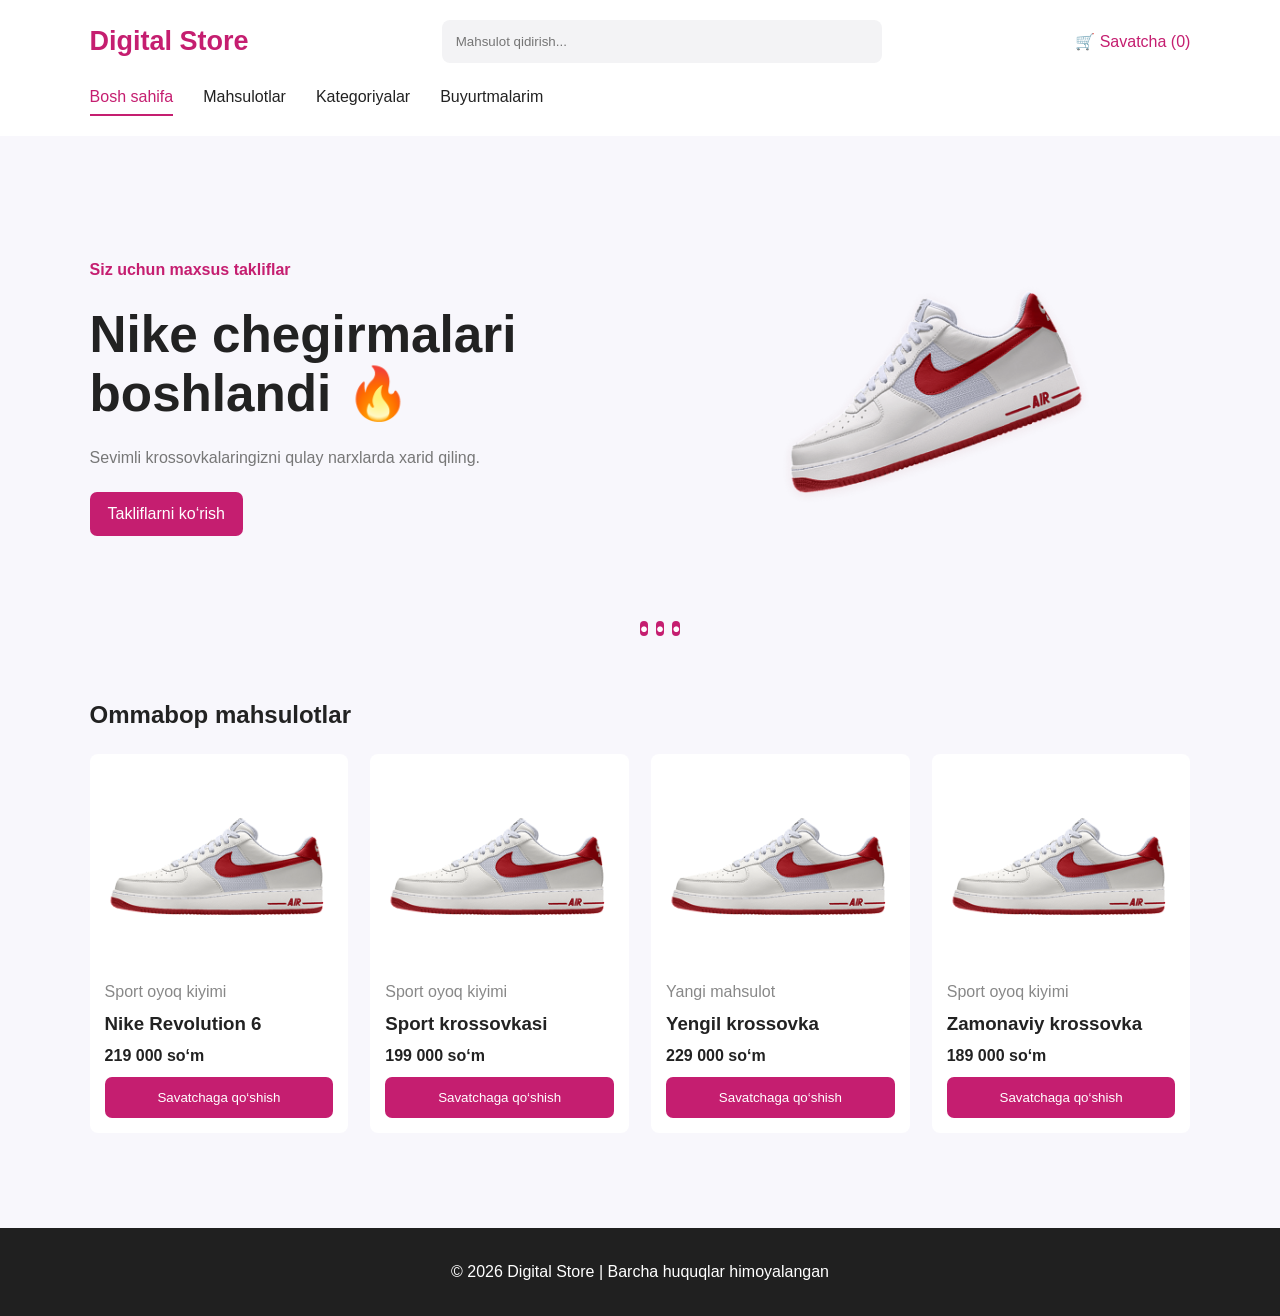
==== index.html @ 8306fe8e "namoyish" ====
<!DOCTYPE html>
<html lang="uz">
<head>
    <meta charset="UTF-8">
    <meta name="viewport" content="width=device-width, initial-scale=1.0">
    <title>Digital Store</title>
    <link rel="stylesheet" href="./style.css">
</head>
<body>

<header>
    <div class="navbar">
        <a class="logo" href="./index.html"> Digital Store</a>

        <input type="text" id="search" placeholder="Mahsulot qidirish...">

        <a href="./cart.html" class="cart">🛒 Savatcha (<span id="count">0</span>)</a>
    </div>

    <nav>
        <a class="active" href="./index.html">Bosh sahifa</a>
        <a href="./catgory.html">Mahsulotlar</a>
        <a href="./catgory.html">Kategoriyalar</a>
        <a href="./cart.html">Buyurtmalarim</a>
    </nav>
</header>

<section class="hero">
    <div class="hero-text">
        <p class="pink">Siz uchun maxsus takliflar</p>
        <h1 id="banner-title">Nike chegirmalari boshlandi 🔥</h1>
        <p>Sevimli krossovkalaringizni qulay narxlarda xarid qiling.</p>
        <a class="btn" href="./catgory.html">Takliflarni ko‘rish</a>
    </div>

    <div class="hero-image">
        <img id="banner-img" src="./White-Sneakers-PNG-Clipart 1.png"
             alt="Sport krossovkasi">
    </div>
    <div class="dots">
        <button onclick="slide(0)">●</button>
        <button onclick="slide(1)">●</button>
        <button onclick="slide(2)">●</button>
    </div>
</section>

<section class="products">
    <h2>Ommabop mahsulotlar</h2>

    <div class="product-grid">
        <div class="product">
            <img src="./White-Sneakers-PNG-Clipart 2.png" alt="Oq-qizil krossovka">
            <p>Sport oyoq kiyimi</p>
            <h3>Nike Revolution 6</h3>
            <strong>219 000 so‘m</strong>
            <button onclick="addCart('Nike Revolution 6',219000,'assets/nike-qizil-yon.jpg')">
                Savatchaga qo‘shish
            </button>
        </div>

        <div class="product">
            <img src="./White-Sneakers-PNG-Clipart 2.png" alt="Sport krossovkasi">
            <p>Sport oyoq kiyimi</p>
            <h3>Sport krossovkasi</h3>
            <strong>199 000 so‘m</strong>
            <button onclick="addCart('Sport krossovkasi',199000,'assets/sport-krossovka.jpg')">
                Savatchaga qo‘shish
            </button>
        </div>

        <div class="product">
            <img src="./White-Sneakers-PNG-Clipart 2.png" alt="Yengil krossovka">
            <p>Yangi mahsulot</p>
            <h3>Yengil krossovka</h3>
            <strong>229 000 so‘m</strong>
            <button onclick="addCart('Yengil krossovka',229000,'assets/nike-qizil-yon.jpg')">
                Savatchaga qo‘shish
            </button>
        </div>

        <div class="product">
            <img src="./White-Sneakers-PNG-Clipart 2.png" alt="Zamonaviy oyoq kiyim">
            <p>Sport oyoq kiyimi</p>
            <h3>Zamonaviy krossovka</h3>
            <strong>189 000 so‘m</strong>
            <button onclick="addCart('Zamonaviy krossovka',189000,'assets/sport-krossovka.jpg')">
                Savatchaga qo‘shish
            </button>
        </div>
    </div>
</section>

<footer>© 2026 Digital Store | Barcha huquqlar himoyalangan</footer>

<script src="./script.js"></script>
</body>
</html>
---- style.css ----
* {
    margin: 0;
    padding: 0;
    box-sizing: border-box;
}

body {
    font-family: Arial, sans-serif;
    background: #f8f7fc;
    color: #222;
}

a {
    text-decoration: none;
    color: inherit;
}

header {
    background: white;
    padding: 20px 7%;
}

.navbar {
    display: flex;
    align-items: center;
    justify-content: space-between;
    gap: 20px;
}

.logo {
    color: #c51e70;
    font-size: 27px;
    font-weight: bold;
}

.navbar input {
    width: 40%;
    padding: 14px;
    border: none;
    background: #f3f3f5;
    border-radius: 8px;
}

.cart {
    color: #c51e70;
}

nav {
    display: flex;
    gap: 30px;
    margin-top: 25px;
}

nav a {
    padding-bottom: 8px;
}

nav a.active {
    color: #c51e70;
    border-bottom: 2px solid #c51e70;
}

.hero {
    min-height: 520px;
    padding: 60px 7%;
    display: grid;
    grid-template-columns: 1fr 1fr;
    align-items: center;
    gap: 30px;
    position: relative;
}

.hero-text h1 {
    font-size: clamp(35px, 4vw, 58px);
    margin: 20px 0;
}

.hero-text p {
    line-height: 1.8;
    color: #777;
    margin-bottom: 20px;
}

.hero-text .pink {
    color: #c51e70;
    font-weight: bold;
}

.hero-image img {
    width: 100%;
    height: 350px;
    object-fit: contain;
    mix-blend-mode: multiply;
    animation: float 4s ease-in-out infinite;
}

@keyframes float {
    0%, 100% { transform: translateY(0); }
    50% { transform: translateY(-12px); }
}

.btn, button {
    background: #c51e70;
    color: white;
    border: none;
    padding: 13px 18px;
    border-radius: 7px;
    cursor: pointer;
}

.btn {
    display: inline-block;
}

.dots {
    position: absolute;
    bottom: 20px;
    left: 50%;
    display: flex;
    gap: 8px;
}

.dots button {
    padding: 0;
    background: #c51e70;
}

.products {
    padding: 45px 7%;
}

.products h1,
.products h2 {
    margin-bottom: 25px;
}

.product-grid {
    display: grid;
    grid-template-columns: repeat(4, 1fr);
    gap: 22px;
}

.product {
    background: white;
    padding: 15px;
    border-radius: 8px;
}

.product img {
    width: 100%;
    height: 200px;
    object-fit: contain;
    mix-blend-mode: multiply;
}

.product p {
    color: #888;
    margin: 10px 0;
}

.product h3 {
    margin: 12px 0;
}

.product strong {
    display: block;
    margin: 12px 0;
    color: #222;
}

.product button {
    width: 100%;
}

footer {
    background: #202020;
    color: white;
    padding: 35px;
    text-align: center;
    margin-top: 50px;
}

@media (max-width: 800px) {
    header {
        padding: 18px 5%;
    }

    .navbar {
        flex-wrap: wrap;
    }

    .navbar input {
        width: 100%;
        order: 3;
    }

    nav {
        gap: 16px;
        overflow-x: auto;
        white-space: nowrap;
    }

    .hero {
        grid-template-columns: 1fr;
        padding: 40px 5%;
    }

    .hero-image img {
        height: 250px;
    }

    .product-grid {
        grid-template-columns: repeat(2, minmax(0, 1fr));
        gap: 12px;
    }

    .products {
        padding: 35px 5%;
    }

    .product img {
        height: 150px;
    }
}

@media (max-width: 380px) {
    .product-grid {
        grid-template-columns: 1fr;
    }
}
.cart-page {
    max-width: 1200px;
    margin: 40px auto;
    padding: 20px;
}

.cart-page h1 {
    margin-top: 25px;
}

.cart-layout {
    display: grid;
    grid-template-columns: 2fr 1fr;
    gap: 25px;
    margin-top: 25px;
}

.cart-box,
.summary {
    background: white;
    padding: 24px;
    border-radius: 10px;
}

.cart-box h2,
.summary h2 {
    margin-bottom: 20px;
}

.cart-item {
    display: grid;
    grid-template-columns: minmax(0, 1fr) auto auto;
    align-items: center;
    gap: 15px;
    padding: 20px 0;
    border-bottom: 1px solid #eee;
}

.item-info {
    display: flex;
    align-items: center;
    gap: 12px;
}

.item-info img {
    width: 85px;
    height: 75px;
    object-fit: contain;
    background: #f5f3ff;
    border-radius: 6px;
}

.item-info h3 {
    font-size: 14px;
}

.quantity {
    display: flex;
    align-items: center;
    gap: 8px;
}

.quantity button {
    padding: 7px 11px;
}

.remove {
    display: block;
    margin-top: 8px;
    padding: 0;
    color: #c51e70;
    background: transparent;
}

.summary-row {
    display: flex;
    justify-content: space-between;
    gap: 12px;
    margin: 18px 0;
}

.summary hr {
    border: 0;
    border-top: 1px solid #eee;
}

.total {
    font-size: 18px;
    font-weight: bold;
}

.total strong {
    color: #c51e70;
}

.checkout {
    width: 100%;
    margin-top: 15px;
}

.continue {
    display: block;
    margin-top: 20px;
    text-align: center;
    color: #c51e70;
}

.empty {
    padding: 30px 0;
    color: #777;
}

@media (max-width: 750px) {
    .cart-layout {
        grid-template-columns: 1fr;
    }

    .cart-page {
        padding: 15px;
    }

    .cart-box {
        overflow-x: auto;
    }

    .cart-item {
        grid-template-columns: minmax(150px, 1fr) auto;
    }

    .cart-item > strong {
        grid-column: 1 / -1;
    }
}
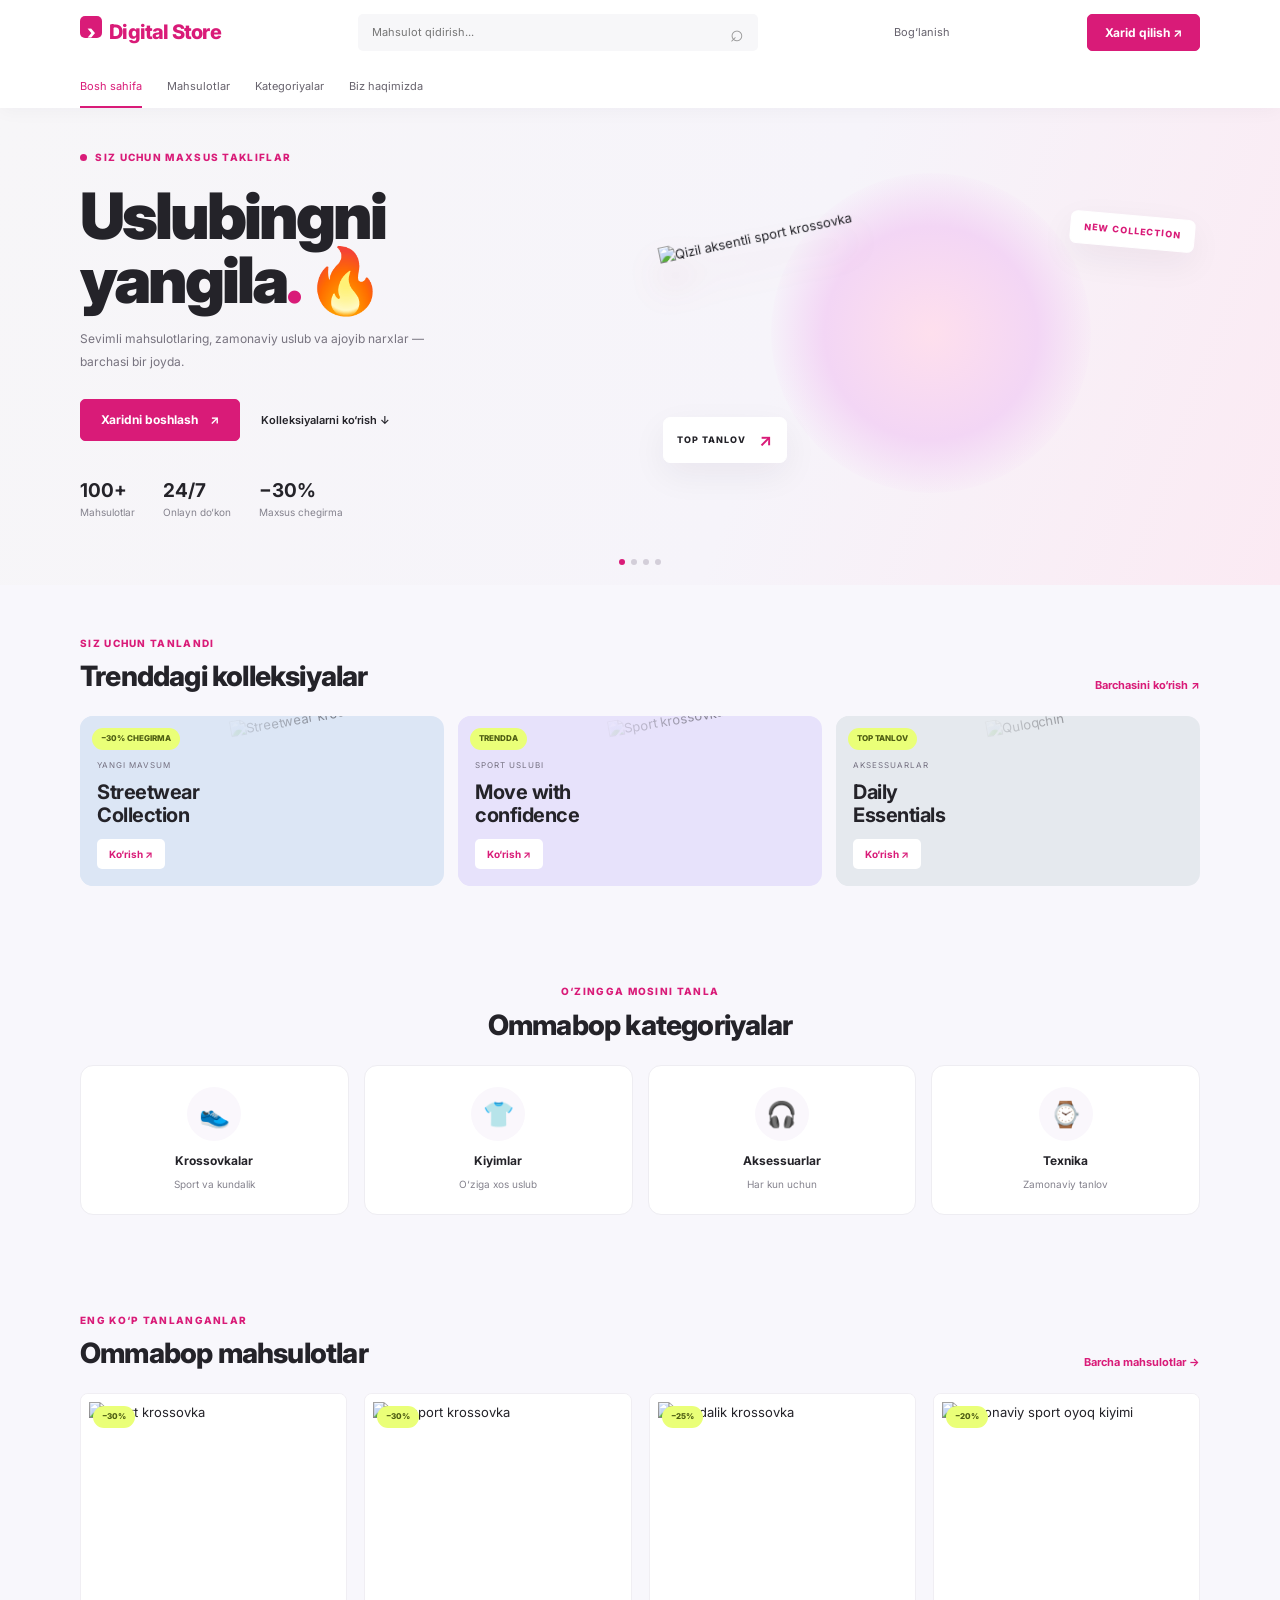
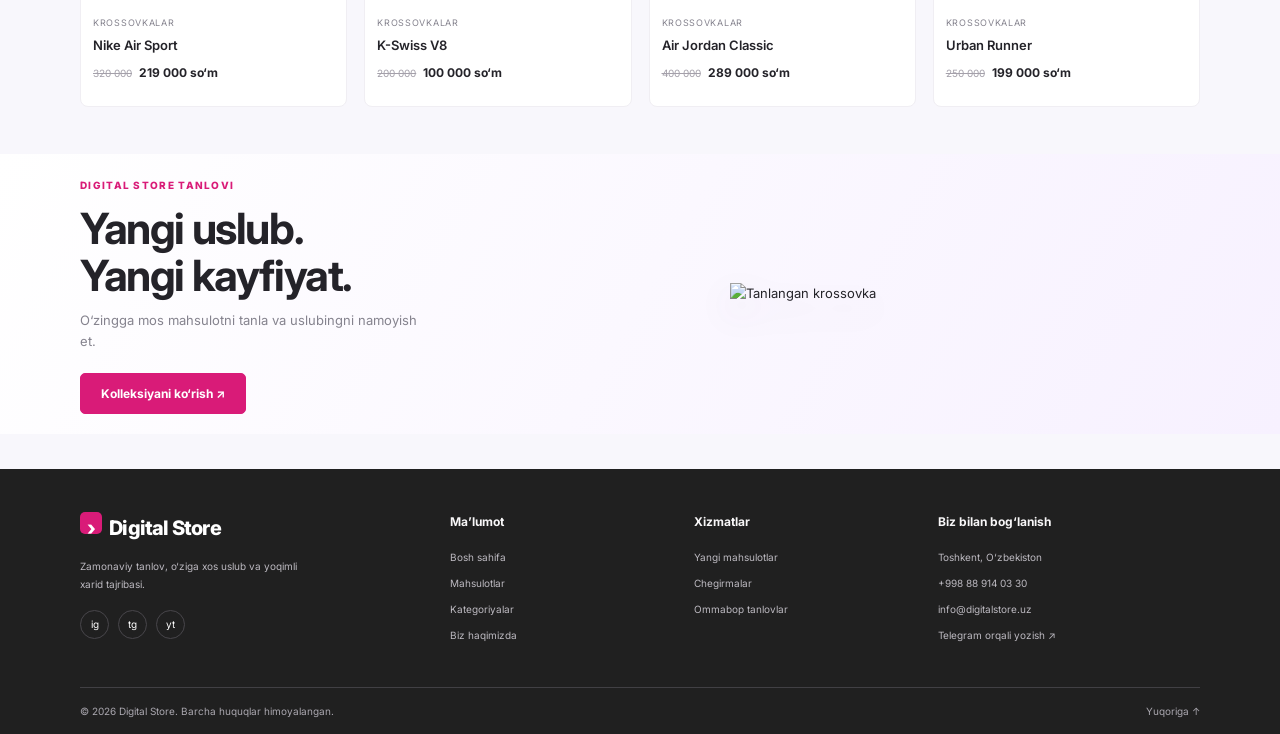
==== commit 5f098d32: "taqdimot" ====
--- a/index.html
+++ b/index.html
@@ -1,97 +1,143 @@
+
 <!DOCTYPE html>
 <html lang="uz">
 <head>
-    <meta charset="UTF-8">
-    <meta name="viewport" content="width=device-width, initial-scale=1.0">
-    <title>Digital Store</title>
-    <link rel="stylesheet" href="./style.css">
+  <meta charset="UTF-8">
+  <meta name="viewport" content="width=device-width, initial-scale=1.0">
+  <title>Digital Store — Zamonaviy xaridlar</title>
+  <link rel="stylesheet" href="./style.css">
 </head>
 <body>
 
-<header>
-    <div class="navbar">
-        <a class="logo" href="./index.html"> Digital Store</a>
+<header class="header">
+  <div class="topbar container">
+    <a href="./index.html" class="logo"><span>›</span> Digital Store</a>
 
-        <input type="text" id="search" placeholder="Mahsulot qidirish...">
+    <form class="search" action="./products.html" method="get">
+      <input type="search" name="q" placeholder="Mahsulot qidirish...">
+      <button aria-label="Qidirish">⌕</button>
+    </form>
 
-        <a href="./cart.html" class="cart">🛒 Savatcha (<span id="count">0</span>)</a>
+    <a class="register" href="#contact">Bog‘lanish</a>
+    <a href="./products.html" class="login">Xarid qilish ↗</a>
+  </div>
+
+  <nav class="nav container">
+    <a class="active" href="./index.html">Bosh sahifa</a>
+    <a href="./products.html">Mahsulotlar</a>
+    <a href="./products.html">Kategoriyalar</a>
+    <a href="./index.html">Biz haqimizda</a>
+  </nav>
+</header>
+
+<main>
+  <section class="hero">
+    <div class="container hero-inner">
+      <div class="hero-copy">
+        <span class="eyebrow"><i></i> SIZ UCHUN MAXSUS TAKLIFLAR</span>
+        <h1>Uslubingni<br>yangila<span class="pink">.</span> 🔥</h1>
+        <p>Sevimli mahsulotlaring, zamonaviy uslub va ajoyib narxlar — barchasi bir joyda.</p>
+        <div class="hero-buttons">
+          <a href="./products.html" class="btn">Xaridni boshlash <span>↗</span></a>
+          <a href="#collections" class="text-link">Kolleksiyalarni ko‘rish ↓</a>
+        </div>
+        <div class="hero-stats">
+          <div><strong>100+</strong><small>Mahsulotlar</small></div>
+          <div><strong>24/7</strong><small>Onlayn do‘kon</small></div>
+          <div><strong>−30%</strong><small>Maxsus chegirma</small></div>
+        </div>
+      </div>
+
+      <a class="hero-art" href="./product.html" aria-label="Nike krossovkasini ko‘rish">
+        <div class="hero-circle"></div>
+        <span class="floating-label">NEW COLLECTION</span>
+        <img src="https://images.unsplash.com/photo-1542291026-7eec264c27ff?auto=format&fit=crop&w=1000&q=90" alt="Qizil aksentli sport krossovka">
+        <span class="hero-price">TOP TANLOV <b>↗</b></span>
+      </a>
+    </div>
+    <div class="hero-dots"><i></i><i></i><i></i><i></i></div>
+  </section>
+
+  <section class="section container" id="collections">
+    <div class="section-heading">
+      <div><span class="eyebrow">SIZ UCHUN TANLANDI</span><h2>Trenddagi kolleksiyalar</h2></div>
+      <a href="./products.html" class="view-link">Barchasini ko‘rish ↗</a>
     </div>
 
-    <nav>
-        <a class="active" href="./index.html">Bosh sahifa</a>
-        <a href="./catgory.html">Mahsulotlar</a>
-        <a href="./catgory.html">Kategoriyalar</a>
-        <a href="./cart.html">Buyurtmalarim</a>
-    </nav>
-</header>
+    <div class="collection-grid">
+      <a href="./products.html" class="collection collection-one">
+        <span class="sale-pill">−30% CHEGIRMA</span>
+        <div><small>YANGI MAVSUM</small><h3>Streetwear<br>Collection</h3><span class="collection-link">Ko‘rish ↗</span></div>
+        <img src="https://images.unsplash.com/photo-1552346154-21d32810aba3?auto=format&fit=crop&w=600&q=85" alt="Streetwear krossovka">
+      </a>
+      <a href="./products.html" class="collection collection-two">
+        <span class="sale-pill">TRENDDA</span>
+        <div><small>SPORT USLUBI</small><h3>Move with<br>confidence</h3><span class="collection-link">Ko‘rish ↗</span></div>
+        <img src="https://images.unsplash.com/photo-1600185365483-26d7a4cc7519?auto=format&fit=crop&w=600&q=85" alt="Sport krossovka">
+      </a>
+      <a href="./products.html" class="collection collection-three">
+        <span class="sale-pill">TOP TANLOV</span>
+        <div><small>AKSESSUARLAR</small><h3>Daily<br>Essentials</h3><span class="collection-link">Ko‘rish ↗</span></div>
+        <img src="https://images.unsplash.com/photo-1505740420928-5e560c06d30e?auto=format&fit=crop&w=600&q=85" alt="Quloqchin">
+      </a>
+    </div>
+  </section>
 
-<section class="hero">
-    <div class="hero-text">
-        <p class="pink">Siz uchun maxsus takliflar</p>
-        <h1 id="banner-title">Nike chegirmalari boshlandi 🔥</h1>
-        <p>Sevimli krossovkalaringizni qulay narxlarda xarid qiling.</p>
-        <a class="btn" href="./catgory.html">Takliflarni ko‘rish</a>
+  <section class="section container" id="categories">
+    <div class="section-heading centered">
+      <div><span class="eyebrow">O‘ZINGGA MOSINI TANLA</span><h2>Ommabop kategoriyalar</h2></div>
+    </div>
+    <div class="category-grid">
+      <a href="./products.html" class="category-card"><span>👟</span><b>Krossovkalar</b><small>Sport va kundalik</small></a>
+      <a href="./products.html" class="category-card"><span>👕</span><b>Kiyimlar</b><small>O‘ziga xos uslub</small></a>
+      <a href="./products.html" class="category-card"><span>🎧</span><b>Aksessuarlar</b><small>Har kun uchun</small></a>
+      <a href="./products.html" class="category-card"><span>⌚</span><b>Texnika</b><small>Zamonaviy tanlov</small></a>
+    </div>
+  </section>
+
+  <section class="section container">
+    <div class="section-heading">
+      <div><span class="eyebrow">ENG KO‘P TANLANGANLAR</span><h2>Ommabop mahsulotlar</h2></div>
+      <a href="./products.html" class="view-link">Barcha mahsulotlar →</a>
     </div>
 
-    <div class="hero-image">
-        <img id="banner-img" src="./White-Sneakers-PNG-Clipart 1.png"
-             alt="Sport krossovkasi">
+    <div class="product-grid">
+      <a href="./product.html" class="product-card">
+        <div class="product-image"><span class="discount">−30%</span><span class="heart">♡</span><img src="https://images.unsplash.com/photo-1542291026-7eec264c27ff?auto=format&fit=crop&w=650&q=85" alt="Sport krossovka"></div>
+        <div class="product-info"><small>KROSSOVKALAR</small><h3>Nike Air Sport</h3><div class="price"><del>320 000</del><b>219 000 so‘m</b></div><span class="quick-link">Mahsulotni ko‘rish ↗</span></div>
+      </a>
+      <a href="./product.html" class="product-card">
+        <div class="product-image"><span class="discount">−30%</span><span class="heart">♡</span><img src="https://images.unsplash.com/photo-1600185365483-26d7a4cc7519?auto=format&fit=crop&w=650&q=85" alt="Oq sport krossovka"></div>
+        <div class="product-info"><small>KROSSOVKALAR</small><h3>K-Swiss V8</h3><div class="price"><del>200 000</del><b>100 000 so‘m</b></div><span class="quick-link">Mahsulotni ko‘rish ↗</span></div>
+      </a>
+      <a href="./product.html" class="product-card">
+        <div class="product-image"><span class="discount">−25%</span><span class="heart">♡</span><img src="https://images.unsplash.com/photo-1552346154-21d32810aba3?auto=format&fit=crop&w=650&q=85" alt="Kundalik krossovka"></div>
+        <div class="product-info"><small>KROSSOVKALAR</small><h3>Air Jordan Classic</h3><div class="price"><del>400 000</del><b>289 000 so‘m</b></div><span class="quick-link">Mahsulotni ko‘rish ↗</span></div>
+      </a>
+      <a href="./product.html" class="product-card">
+        <div class="product-image"><span class="discount">−20%</span><span class="heart">♡</span><img src="https://images.unsplash.com/photo-1608231387042-66d1773070a5?auto=format&fit=crop&w=650&q=85" alt="Zamonaviy sport oyoq kiyimi"></div>
+        <div class="product-info"><small>KROSSOVKALAR</small><h3>Urban Runner</h3><div class="price"><del>250 000</del><b>199 000 so‘m</b></div><span class="quick-link">Mahsulotni ko‘rish ↗</span></div>
+      </a>
     </div>
-    <div class="dots">
-        <button onclick="slide(0)">●</button>
-        <button onclick="slide(1)">●</button>
-        <button onclick="slide(2)">●</button>
+  </section>
+
+  <section class="wide-promo">
+    <div class="container wide-promo-inner">
+      <div><span class="eyebrow">DIGITAL STORE TANLOVI</span><h2>Yangi uslub.<br>Yangi kayfiyat.</h2><p>O‘zingga mos mahsulotni tanla va uslubingni namoyish et.</p><a href="products.html" class="btn">Kolleksiyani ko‘rish ↗</a></div>
+      <img src="https://images.unsplash.com/photo-1552346154-21d32810aba3?auto=format&fit=crop&w=900&q=90" alt="Tanlangan krossovka">
     </div>
-</section>
+  </section>
+</main>
 
-<section class="products">
-    <h2>Ommabop mahsulotlar</h2>
+<footer class="footer" id="contact">
+  <div class="container footer-grid">
+    <div class="footer-brand"><a href="./index.html" class="logo footer-logo"><span>›</span> Digital Store</a><p>Zamonaviy tanlov, o‘ziga xos uslub va yoqimli xarid tajribasi.</p><div class="socials"><a href="https://instagram.com/">ig</a><a href="https://t.me/@Afruzm777">tg</a><a href="https://youtube.com/">yt</a></div></div>
+    <div><h4>Ma’lumot</h4><a href="./index.html">Bosh sahifa</a><a href="./products.html">Mahsulotlar</a><a href="#categories">Kategoriyalar</a><a href="#contact">Biz haqimizda</a></div>
+    <div><h4>Xizmatlar</h4><a href="./products.html">Yangi mahsulotlar</a><a href="./products.html">Chegirmalar</a><a href="./products.html">Ommabop tanlovlar</a></div>
+    <div><h4>Biz bilan bog‘lanish</h4><p>Toshkent, O‘zbekiston</p><a href="tel:+998889140330">+998 88 914 03 30</a><a href="mailto:rashitovafruz@gmail.com">info@digitalstore.uz</a><a href="https://t.me/@Afruzm777">Telegram orqali yozish ↗</a></div>
+  </div>
+  <div class="container footer-bottom"><span>© 2026 Digital Store. Barcha huquqlar himoyalangan.</span><a href="#top">Yuqoriga ↑</a></div>
+</footer>
 
-    <div class="product-grid">
-        <div class="product">
-            <img src="./White-Sneakers-PNG-Clipart 2.png" alt="Oq-qizil krossovka">
-            <p>Sport oyoq kiyimi</p>
-            <h3>Nike Revolution 6</h3>
-            <strong>219 000 so‘m</strong>
-            <button onclick="addCart('Nike Revolution 6',219000,'assets/nike-qizil-yon.jpg')">
-                Savatchaga qo‘shish
-            </button>
-        </div>
-
-        <div class="product">
-            <img src="./White-Sneakers-PNG-Clipart 2.png" alt="Sport krossovkasi">
-            <p>Sport oyoq kiyimi</p>
-            <h3>Sport krossovkasi</h3>
-            <strong>199 000 so‘m</strong>
-            <button onclick="addCart('Sport krossovkasi',199000,'assets/sport-krossovka.jpg')">
-                Savatchaga qo‘shish
-            </button>
-        </div>
-
-        <div class="product">
-            <img src="./White-Sneakers-PNG-Clipart 2.png" alt="Yengil krossovka">
-            <p>Yangi mahsulot</p>
-            <h3>Yengil krossovka</h3>
-            <strong>229 000 so‘m</strong>
-            <button onclick="addCart('Yengil krossovka',229000,'assets/nike-qizil-yon.jpg')">
-                Savatchaga qo‘shish
-            </button>
-        </div>
-
-        <div class="product">
-            <img src="./White-Sneakers-PNG-Clipart 2.png" alt="Zamonaviy oyoq kiyim">
-            <p>Sport oyoq kiyimi</p>
-            <h3>Zamonaviy krossovka</h3>
-            <strong>189 000 so‘m</strong>
-            <button onclick="addCart('Zamonaviy krossovka',189000,'assets/sport-krossovka.jpg')">
-                Savatchaga qo‘shish
-            </button>
-        </div>
-    </div>
-</section>
-
-<footer>© 2026 Digital Store | Barcha huquqlar himoyalangan</footer>
-
-<script src="./script.js"></script>
 </body>
-</html>+</html>
--- a/style.css
+++ b/style.css
@@ -1,363 +1,1703 @@
+
+@import url('https://fonts.googleapis.com/css2?family=Inter:wght@400;500;600;700;800;900&display=swap');
+
+:root {
+  --pink: #d91b78;
+  --pink-light: #ffe5f1;
+  --ink: #242329;
+  --muted: #85838e;
+  --page: #f8f7fc;
+  --line: #eeedf2;
+  --orange: #ffad19;
+  --radius: 13px;
+  --shadow: 0 12px 35px rgba(30, 24, 55, .06);
+}
+
 * {
-    margin: 0;
-    padding: 0;
-    box-sizing: border-box;
+  box-sizing: border-box;
+  margin: 0;
+  padding: 0;
+}
+
+html {
+  scroll-behavior: smooth;
+  scroll-padding-top: 100px;
 }
 
 body {
-    font-family: Arial, sans-serif;
-    background: #f8f7fc;
-    color: #222;
+  font-family: 'Inter', Arial, sans-serif;
+  color: var(--ink);
+  background: var(--page);
+  font-size: 13px;
+  line-height: 1.65;
 }
 
 a {
-    text-decoration: none;
-    color: inherit;
-}
-
-header {
-    background: white;
-    padding: 20px 7%;
-}
-
-.navbar {
-    display: flex;
-    align-items: center;
-    justify-content: space-between;
+  color: inherit;
+  text-decoration: none;
+}
+
+button, input {
+  font: inherit;
+}
+
+img {
+  max-width: 100%;
+}
+
+.container {
+  width: min(1120px, calc(100% - 56px));
+  margin-inline: auto;
+}
+
+.header {
+  position: relative;
+  z-index: 5;
+  background: rgba(255,255,255,.97);
+  box-shadow: 0 3px 18px rgba(35, 25, 55, .035);
+}
+
+.topbar {
+  min-height: 65px;
+  display: flex;
+  align-items: center;
+  justify-content: space-between;
+  gap: 23px;
+}
+
+.logo {
+  color: var(--pink);
+  font-size: 20px;
+  font-weight: 800;
+  letter-spacing: -.8px;
+  white-space: nowrap;
+}
+
+.logo span {
+  display: inline-grid;
+  place-items: center;
+  width: 22px;
+  height: 22px;
+  border-radius: 5px;
+  background: var(--pink);
+  color: white;
+  margin-right: 4px;
+}
+
+.search {
+  height: 37px;
+  max-width: 400px;
+  flex: 1;
+  display: flex;
+  background: #f7f7f9;
+  border: 1px solid transparent;
+  border-radius: 5px;
+  transition: border-color .25s, box-shadow .25s;
+}
+
+.search:focus-within {
+  border-color: #f3a6cb;
+  box-shadow: 0 0 0 4px #d91b7810;
+}
+
+.search input {
+  min-width: 0;
+  flex: 1;
+  padding: 0 13px;
+  border: 0;
+  outline: 0;
+  background: transparent;
+  font-size: 11px;
+}
+
+.search button {
+  width: 40px;
+  border: 0;
+  background: transparent;
+  color: #999;
+  font-size: 23px;
+  cursor: pointer;
+}
+
+.register {
+  color: #65616c;
+  font-size: 11px;
+  white-space: nowrap;
+}
+
+.register:hover {
+  color: var(--pink);
+}
+
+.login, .btn {
+  display: inline-flex;
+  align-items: center;
+  justify-content: center;
+  gap: 12px;
+  border: 1px solid var(--pink);
+  background: var(--pink);
+  color: white;
+  padding: 10px 20px;
+  border-radius: 5px;
+  font-size: 12px;
+  font-weight: 700;
+  transition: background .25s, color .25s, transform .25s, box-shadow .25s;
+}
+
+.login {
+  padding: 8px 17px;
+  white-space: nowrap;
+}
+
+.btn:hover, .login:hover {
+  background: #b90f63;
+  border-color: #b90f63;
+  box-shadow: 0 8px 20px #d91b7830;
+  transform: translateY(-2px);
+}
+
+.nav {
+  display: flex;
+  gap: 25px;
+  min-height: 43px;
+  align-items: center;
+}
+
+.nav a {
+  height: 43px;
+  display: flex;
+  align-items: center;
+  font-size: 11px;
+  color: #67636d;
+  position: relative;
+}
+
+.nav a:hover, .nav a.active {
+  color: var(--pink);
+}
+
+.nav a.active::after {
+  content: "";
+  position: absolute;
+  height: 2px;
+  background: var(--pink);
+  bottom: 0;
+  left: 0;
+  right: 0;
+}
+
+/* BOSH SAHIFA */
+
+.hero {
+  background: linear-gradient(110deg, #f7f6f8 0%, #f6f4fa 60%, #fbeaf3 100%);
+  position: relative;
+  overflow: hidden;
+}
+
+.hero-inner {
+  min-height: 390px;
+  display: grid;
+  grid-template-columns: 1fr 1fr;
+  align-items: center;
+  gap: 45px;
+  padding-block: 38px;
+}
+
+.hero-copy {
+  position: relative;
+  z-index: 2;
+  animation: rise .8s both;
+}
+
+.eyebrow {
+  display: inline-block;
+  color: var(--pink);
+  font-size: 10px;
+  font-weight: 800;
+  letter-spacing: 1.3px;
+}
+
+.eyebrow i, .stock i {
+  display: inline-block;
+  width: 7px;
+  height: 7px;
+  border-radius: 50%;
+  background: var(--pink);
+  margin-right: 5px;
+}
+
+.hero h1 {
+  font-size: clamp(43px, 5vw, 67px);
+  line-height: .99;
+  letter-spacing: -3px;
+  font-weight: 900;
+  margin: 17px 0;
+}
+
+.pink {
+  color: var(--pink);
+}
+
+.hero-copy > p {
+  max-width: 390px;
+  color: #77737f;
+  font-size: 12px;
+  line-height: 1.9;
+}
+
+.hero-buttons {
+  display: flex;
+  align-items: center;
+  flex-wrap: wrap;
+  gap: 21px;
+  margin-top: 25px;
+}
+
+.text-link {
+  font-size: 11px;
+  font-weight: 600;
+}
+
+.text-link:hover, .view-link:hover {
+  color: var(--pink);
+}
+
+.hero-stats {
+  display: flex;
+  gap: 28px;
+  margin-top: 37px;
+}
+
+.hero-stats div {
+  display: flex;
+  flex-direction: column;
+}
+
+.hero-stats strong {
+  font-size: 19px;
+  line-height: 1.4;
+}
+
+.hero-stats small {
+  color: var(--muted);
+  font-size: 10px;
+}
+
+.hero-art {
+  position: relative;
+  display: grid;
+  place-items: center;
+  min-height: 290px;
+  isolation: isolate;
+}
+
+.hero-circle {
+  position: absolute;
+  z-index: -1;
+  width: min(320px, 80%);
+  aspect-ratio: 1;
+  border-radius: 50%;
+  background: radial-gradient(circle, #ffdcebd9 0%, #f3d6f5 47%, #f6f0fc00 73%);
+  animation: pulse 4s ease-in-out infinite;
+}
+
+.hero-art > img {
+  width: 110%;
+  max-width: 500px;
+  height: 280px;
+  object-fit: contain;
+  filter: drop-shadow(0 22px 17px #a92d5130);
+  transform: rotate(-12deg);
+  transition: transform .5s, filter .5s;
+  animation: float 5s ease-in-out infinite;
+}
+
+.hero-art:hover > img {
+  transform: scale(1.09) rotate(-7deg);
+  filter: drop-shadow(0 25px 22px #d91b7855);
+}
+
+.floating-label, .hero-price {
+  position: absolute;
+  padding: 8px 13px;
+  background: white;
+  border: 1px solid #ffffff;
+  border-radius: 7px;
+  box-shadow: var(--shadow);
+  font-size: 9px;
+  font-weight: 800;
+  letter-spacing: 1px;
+}
+
+.floating-label {
+  top: 27px;
+  right: 5px;
+  color: var(--pink);
+  transform: rotate(5deg);
+}
+
+.hero-price {
+  bottom: 15px;
+  left: 0;
+  display: flex;
+  gap: 13px;
+  align-items: center;
+}
+
+.hero-price b {
+  color: var(--pink);
+  font-size: 17px;
+}
+
+.hero-dots {
+  display: flex;
+  justify-content: center;
+  gap: 6px;
+  padding-bottom: 20px;
+}
+
+.hero-dots i {
+  width: 6px;
+  height: 6px;
+  background: #d3ced9;
+  border-radius: 50%;
+}
+
+.hero-dots i:first-child {
+  background: var(--pink);
+}
+
+/* BO'LIMLAR */
+
+.section {
+  padding-block: 47px;
+}
+
+.section-heading {
+  display: flex;
+  justify-content: space-between;
+  align-items: end;
+  gap: 20px;
+  margin-bottom: 22px;
+}
+
+.section-heading h2, .page-heading h1 {
+  font-size: clamp(21px, 2.5vw, 28px);
+  font-weight: 800;
+  letter-spacing: -.8px;
+  line-height: 1.3;
+  margin-top: 5px;
+}
+
+.view-link {
+  color: var(--pink);
+  font-size: 11px;
+  font-weight: 700;
+  white-space: nowrap;
+}
+
+.centered {
+  justify-content: center;
+  text-align: center;
+}
+
+/* KOLLEKSIYALAR */
+
+.collection-grid {
+  display: grid;
+  grid-template-columns: repeat(3, minmax(0, 1fr));
+  gap: 14px;
+}
+
+.collection {
+  position: relative;
+  display: flex;
+  align-items: center;
+  min-height: 155px;
+  overflow: hidden;
+  padding: 17px;
+  border-radius: var(--radius);
+  isolation: isolate;
+  transition: transform .3s, box-shadow .3s;
+}
+
+.collection::after {
+  content: "";
+  position: absolute;
+  inset: 0;
+  z-index: -1;
+  background: linear-gradient(90deg, #dce6f5 0%, #dce6f5e8 42%, #dce6f500 100%);
+}
+
+.collection-one { background: #dce6f5; }
+.collection-two { background: #e7e2fb; }
+.collection-three { background: #e5e9ee; }
+
+.collection-two::after {
+  background: linear-gradient(90deg, #e7e2fb 0%, #e7e2fbe8 42%, #e7e2fb00 100%);
+}
+
+.collection-three::after {
+  background: linear-gradient(90deg, #e5e9ee 0%, #e5e9eee8 42%, #e5e9ee00 100%);
+}
+
+.collection:hover {
+  transform: translateY(-5px);
+  box-shadow: 0 15px 30px #4c3b6918;
+}
+
+.collection > img {
+  position: absolute;
+  right: -18px;
+  bottom: -10px;
+  width: 60%;
+  height: 115%;
+  object-fit: contain;
+  transform: rotate(-10deg);
+  transition: transform .45s, filter .45s;
+  z-index: -1;
+}
+
+.collection:hover > img {
+  transform: scale(1.12) rotate(-16deg);
+  filter: drop-shadow(0 9px 10px #d91b783c);
+}
+
+.sale-pill, .discount {
+  position: absolute;
+  top: 12px;
+  left: 12px;
+  padding: 4px 9px;
+  background: #eaff78;
+  color: #4c5c12;
+  border-radius: 20px;
+  font-size: 8px;
+  font-weight: 800;
+  z-index: 2;
+}
+
+.collection > div {
+  padding-top: 20px;
+  max-width: 65%;
+}
+
+.collection small {
+  font-size: 8px;
+  letter-spacing: 1px;
+  color: #747080;
+}
+
+.collection h3 {
+  font-size: 20px;
+  line-height: 1.15;
+  margin: 6px 0 12px;
+  letter-spacing: -.5px;
+}
+
+.collection-link {
+  display: inline-block;
+  background: white;
+  padding: 7px 12px;
+  border-radius: 5px;
+  color: var(--pink);
+  font-size: 10px;
+  font-weight: 700;
+}
+
+/* KATEGORIYALAR */
+
+.category-grid {
+  display: grid;
+  grid-template-columns: repeat(4, minmax(0, 1fr));
+  gap: 15px;
+}
+
+.category-card {
+  display: flex;
+  flex-direction: column;
+  align-items: center;
+  padding: 21px 10px;
+  gap: 5px;
+  background: white;
+  border: 1px solid var(--line);
+  border-radius: var(--radius);
+  transition: transform .3s, border-color .3s, box-shadow .3s;
+}
+
+.category-card > span {
+  display: grid;
+  place-items: center;
+  width: 54px;
+  height: 54px;
+  border-radius: 50%;
+  background: #faf7fc;
+  font-size: 25px;
+  margin-bottom: 5px;
+}
+
+.category-card b {
+  font-size: 12px;
+}
+
+.category-card small {
+  font-size: 10px;
+  color: var(--muted);
+}
+
+.category-card:hover {
+  transform: translateY(-5px);
+  border-color: #f0a2c8;
+  box-shadow: 0 12px 28px #d91b7810;
+}
+
+.category-card:hover > span {
+  background: var(--pink-light);
+}
+
+/* MAHSULOT KARTALARI */
+
+.product-grid {
+  display: grid;
+  grid-template-columns: repeat(4, minmax(0, 1fr));
+  gap: 17px;
+}
+
+.product-card {
+  min-width: 0;
+  overflow: hidden;
+  display: block;
+  background: white;
+  border: 1px solid #f0eef3;
+  border-radius: 8px;
+  transition: transform .32s, box-shadow .32s, border-color .32s;
+}
+
+.product-card:hover {
+  transform: translateY(-6px);
+  border-color: #f0b1d0;
+  box-shadow: 0 15px 32px #31234412;
+}
+
+.product-image {
+  height: 205px;
+  position: relative;
+  display: grid;
+  place-items: center;
+  overflow: hidden;
+  background: white;
+}
+
+.product-image img {
+  width: 100%;
+  height: 100%;
+  padding: 8px;
+  object-fit: contain;
+  transition: transform .45s cubic-bezier(.2,.7,.2,1), filter .45s;
+}
+
+.product-card:hover .product-image img {
+  transform: scale(1.13) rotate(-4deg);
+  filter: drop-shadow(0 9px 8px #d91b7845);
+}
+
+.product-image .discount {
+  top: 12px;
+  left: 12px;
+}
+
+.heart {
+  position: absolute;
+  z-index: 2;
+  top: 10px;
+  right: 12px;
+  width: 28px;
+  height: 28px;
+  display: grid;
+  place-items: center;
+  border-radius: 50%;
+  background: #fff;
+  color: var(--pink);
+  font-size: 20px;
+  opacity: 0;
+  transform: translateY(5px);
+  transition: opacity .25s, transform .25s;
+}
+
+.product-card:hover .heart {
+  opacity: 1;
+  transform: translateY(0);
+}
+
+.product-info {
+  padding: 12px;
+}
+
+.product-info small {
+  font-size: 9px;
+  color: var(--muted);
+  letter-spacing: .7px;
+}
+
+.product-info h3 {
+  margin: 3px 0 8px;
+  font-size: 13px;
+  font-weight: 600;
+  line-height: 1.5;
+}
+
+.price {
+  display: flex;
+  flex-wrap: wrap;
+  align-items: baseline;
+  gap: 7px;
+  font-size: 11px;
+}
+
+.price del, .detail-price del {
+  color: #a4a0aa;
+  font-size: 10px;
+}
+
+.price b {
+  color: #242329;
+  font-size: 12px;
+}
+
+.quick-link {
+  display: block;
+  color: var(--pink);
+  font-size: 10px;
+  font-weight: 700;
+  margin-top: 11px;
+  opacity: 0;
+  max-height: 0;
+  transform: translateY(5px);
+  transition: opacity .25s, transform .25s, max-height .25s;
+}
+
+.product-card:hover .quick-link {
+  opacity: 1;
+  max-height: 30px;
+  transform: translateY(0);
+}
+
+/* KATTA REKLAMA */
+
+.wide-promo {
+  background: linear-gradient(120deg, #fff 0%, #f7f1ff 100%);
+  overflow: hidden;
+}
+
+.wide-promo-inner {
+  min-height: 280px;
+  display: flex;
+  align-items: center;
+  justify-content: space-between;
+  gap: 35px;
+}
+
+.wide-promo h2 {
+  font-size: clamp(28px, 4vw, 43px);
+  line-height: 1.1;
+  letter-spacing: -1.4px;
+  margin: 10px 0;
+}
+
+.wide-promo p {
+  color: var(--muted);
+  max-width: 340px;
+  margin-bottom: 20px;
+}
+
+.wide-promo img {
+  width: 42%;
+  max-height: 260px;
+  object-fit: contain;
+  filter: drop-shadow(0 14px 16px #3b2b4a18);
+  transition: transform .4s, filter .4s;
+}
+
+.wide-promo img:hover {
+  transform: scale(1.08) rotate(-5deg);
+  filter: drop-shadow(0 18px 22px #d91b7840);
+}
+
+/* FOOTER */
+
+.footer {
+  background: #202020;
+  color: #f8f7f8;
+  padding-top: 43px;
+  margin-top: 35px;
+}
+
+.footer-grid {
+  display: grid;
+  grid-template-columns: 1.6fr 1fr 1fr 1.25fr;
+  gap: 35px;
+  padding-bottom: 35px;
+}
+
+.footer-logo {
+  color: white;
+  display: inline-block;
+  margin-bottom: 12px;
+}
+
+.footer-brand p {
+  max-width: 235px;
+}
+
+.footer p, .footer-grid > div > a:not(.logo) {
+  display: block;
+  color: #bcb9c0;
+  font-size: 10px;
+  margin-bottom: 8px;
+  line-height: 1.8;
+}
+
+.footer-grid h4 {
+  font-size: 12px;
+  margin-bottom: 16px;
+}
+
+.footer-grid a:hover {
+  color: #ff70b5 !important;
+}
+
+.socials {
+  display: flex;
+  gap: 9px;
+  margin-top: 17px;
+}
+
+.footer .socials a {
+  width: 29px;
+  height: 29px;
+  border: 1px solid #48464b;
+  border-radius: 50%;
+  display: grid;
+  place-items: center;
+  color: white;
+  font-size: 10px;
+  transition: background .25s, border-color .25s;
+}
+
+.footer .socials a:hover {
+  background: var(--pink);
+  border-color: var(--pink);
+}
+
+.footer-bottom {
+  border-top: 1px solid #414044;
+  min-height: 47px;
+  display: flex;
+  align-items: center;
+  justify-content: space-between;
+  gap: 15px;
+  color: #aaa7af;
+  font-size: 10px;
+}
+
+/* KATALOG */
+
+.catalog-page {
+  padding-top: 18px;
+}
+
+.breadcrumb {
+  color: #8c8793;
+  font-size: 10px;
+  margin-bottom: 25px;
+}
+
+.breadcrumb a:hover {
+  color: var(--pink);
+}
+
+.page-heading {
+  display: flex;
+  align-items: end;
+  justify-content: space-between;
+  gap: 20px;
+  margin-bottom: 26px;
+}
+
+.page-heading p {
+  color: var(--muted);
+  margin-top: 5px;
+  font-size: 12px;
+}
+
+.catalog-count {
+  font-size: 10px;
+  font-weight: 700;
+  letter-spacing: 1px;
+  padding: 8px 12px;
+  border-radius: 5px;
+  background: white;
+  border: 1px solid var(--line);
+  white-space: nowrap;
+}
+
+.catalog-layout {
+  display: grid;
+  grid-template-columns: 210px minmax(0, 1fr);
+  gap: 25px;
+  align-items: start;
+}
+
+.filters {
+  padding: 20px;
+  background: white;
+  border: 1px solid var(--line);
+  border-radius: 9px;
+}
+
+.filters h3 {
+  display: flex;
+  justify-content: space-between;
+  padding-bottom: 13px;
+  border-bottom: 1px solid var(--line);
+  font-size: 14px;
+}
+
+.filter-group {
+  padding: 18px 0;
+  border-bottom: 1px solid var(--line);
+}
+
+.filter-group h4 {
+  margin-bottom: 12px;
+  font-size: 11px;
+}
+
+.filter-group label {
+  display: flex;
+  align-items: center;
+  gap: 8px;
+  font-size: 11px;
+  color: #6d6873;
+  margin: 10px 0;
+  cursor: pointer;
+}
+
+.filter-group input {
+  accent-color: var(--pink);
+}
+
+.filter-link {
+  display: flex;
+  justify-content: space-between;
+  color: #77717f;
+  font-size: 10px;
+  margin: 11px 0;
+}
+
+.filter-link span {
+  color: #aaa4b0;
+}
+
+.filter-link:hover, .filter-link.selected {
+  color: var(--pink);
+}
+
+.filter-note, .filter-disclaimer {
+  font-size: 10px;
+  color: var(--muted);
+}
+
+.price-line {
+  height: 4px;
+  margin-top: 13px;
+  border-radius: 5px;
+  background: linear-gradient(90deg, var(--pink) 0%, #f3b0d2 100%);
+}
+
+.reset-filter {
+  display: block;
+  margin-top: 15px;
+  color: var(--pink);
+  font-size: 11px;
+  font-weight: 700;
+}
+
+.filter-disclaimer {
+  margin-top: 15px;
+  line-height: 1.6;
+}
+
+.catalog-toolbar {
+  display: flex;
+  justify-content: space-between;
+  gap: 15px;
+  color: #88818e;
+  font-size: 10px;
+  margin-bottom: 15px;
+}
+
+.catalog-grid {
+  grid-template-columns: repeat(3, minmax(0, 1fr));
+  gap: 15px;
+}
+
+.catalog-grid .product-image {
+  height: 195px;
+}
+
+.catalog-grid .product-info {
+  padding: 11px;
+}
+
+/* MAHSULOT TAFSILOTLARI */
+
+.detail-page {
+  padding-top: 18px;
+}
+
+.detail-layout {
+  display: grid;
+  grid-template-columns: 1.15fr .85fr;
+  gap: 34px;
+  align-items: start;
+  padding-bottom: 20px;
+}
+
+.gallery-main {
+  position: relative;
+  min-height: 390px;
+  display: grid;
+  place-items: center;
+  overflow: hidden;
+  background: #e8e7ff;
+  border-radius: 4px;
+}
+
+.gallery-main::before {
+  content: "";
+  position: absolute;
+  width: 70%;
+  aspect-ratio: 1;
+  border-radius: 50%;
+  background: #fff8;
+  filter: blur(4px);
+}
+
+.gallery-badge {
+  position: absolute;
+  top: 17px;
+  left: 17px;
+  z-index: 2;
+  padding: 6px 10px;
+  background: white;
+  border-radius: 5px;
+  color: var(--pink);
+  font-size: 9px;
+  font-weight: 800;
+  letter-spacing: .6px;
+}
+
+.gallery-zoom {
+  width: 100%;
+  height: 100%;
+  display: grid;
+  place-items: center;
+  position: relative;
+}
+
+.gallery-zoom img {
+  width: 94%;
+  height: 350px;
+  object-fit: contain;
+  filter: drop-shadow(0 15px 12px #4a38652b);
+  transition: transform .4s, filter .4s;
+}
+
+.gallery-zoom:hover img {
+  transform: scale(1.09) rotate(-4deg);
+  filter: drop-shadow(0 18px 16px #d91b7850);
+}
+
+.thumbnails {
+  display: grid;
+  grid-template-columns: repeat(4, minmax(0, 1fr));
+  gap: 10px;
+  margin-top: 12px;
+}
+
+.thumbnail {
+  min-width: 0;
+  display: grid;
+  place-items: center;
+  overflow: hidden;
+  height: 78px;
+  background: white;
+  border: 1px solid #e8e3ed;
+  border-radius: 5px;
+  transition: border-color .25s, transform .25s;
+}
+
+.thumbnail img {
+  width: 100%;
+  height: 100%;
+  object-fit: contain;
+  transition: transform .3s;
+}
+
+.thumbnail:hover, .thumbnail.active {
+  border: 2px solid var(--pink);
+  transform: translateY(-2px);
+}
+
+.thumbnail:hover img {
+  transform: scale(1.1);
+}
+
+.gallery-note {
+  font-size: 10px;
+  color: var(--muted);
+  margin-top: 10px;
+}
+
+.detail-info {
+  padding: 5px 0;
+}
+
+.detail-info h1 {
+  font-size: clamp(24px, 3vw, 34px);
+  line-height: 1.18;
+  letter-spacing: -.9px;
+  margin: 10px 0;
+}
+
+.rating {
+  display: flex;
+  align-items: center;
+  gap: 7px;
+  font-size: 12px;
+}
+
+.rating > span {
+  color: #ffad19;
+  letter-spacing: 2px;
+  font-size: 16px;
+}
+
+.rating b {
+  padding: 2px 6px;
+  border-radius: 3px;
+  color: #fff;
+  background: #ffad19;
+  font-size: 10px;
+}
+
+.rating small {
+  color: var(--muted);
+}
+
+.detail-price {
+  font-size: 24px;
+  font-weight: 800;
+  margin: 16px 0 7px;
+  letter-spacing: -.7px;
+}
+
+.detail-price del {
+  font-weight: 400;
+  margin-left: 7px;
+}
+
+.stock {
+  color: #278c5c;
+  font-size: 10px;
+  font-weight: 600;
+}
+
+.stock i {
+  background: #37ba7c;
+}
+
+.detail-description {
+  color: #77727e;
+  font-size: 12px;
+  line-height: 1.9;
+  margin: 17px 0;
+}
+
+.option-block {
+  padding: 15px 0;
+  border-top: 1px solid var(--line);
+}
+
+.option-title {
+  display: flex;
+  justify-content: space-between;
+  gap: 12px;
+  font-size: 11px;
+  font-weight: 700;
+  margin-bottom: 12px;
+}
+
+.option-title a {
+  color: var(--pink);
+  font-size: 10px;
+}
+
+.sizes {
+  display: flex;
+  flex-wrap: wrap;
+  gap: 8px;
+}
+
+.size-btn {
+  min-width: 37px;
+  min-height: 36px;
+  display: grid;
+  place-items: center;
+  padding: 5px;
+  background: white;
+  border: 1px solid #e8e4ed;
+  border-radius: 4px;
+  font-size: 11px;
+  font-weight: 600;
+  transition: all .2s;
+}
+
+.size-btn:hover, .size-btn:focus, .size-btn:target, .size-btn.selected {
+  background: var(--pink);
+  color: white;
+  border-color: var(--pink);
+}
+
+.swatches {
+  display: flex;
+  gap: 10px;
+  align-items: center;
+}
+
+.swatch {
+  display: block;
+  width: 23px;
+  height: 23px;
+  border-radius: 50%;
+  border: 2px solid white;
+  outline: 1px solid #dcd6e2;
+  transition: transform .2s, outline-color .2s;
+}
+
+.swatch:hover, .swatch:focus, .swatch:target, .swatch.selected {
+  transform: scale(1.12);
+  outline: 2px solid var(--pink);
+}
+
+.swatch-white { background: #fafafa; }
+.swatch-red { background: #ff5268; }
+.swatch-black { background: #303039; }
+.swatch-purple { background: #7771d1; }
+
+.detail-buttons {
+  display: flex;
+  gap: 10px;
+  margin-top: 16px;
+}
+
+.detail-buttons .btn {
+  flex: 1;
+}
+
+.orange {
+  background: var(--orange);
+  border-color: var(--orange);
+  color: #2b241b;
+}
+
+.orange:hover {
+  background: #f19a00;
+  border-color: #f19a00;
+  color: #211a10;
+  box-shadow: 0 8px 22px #ffad193b;
+}
+
+.btn-outline {
+  display: inline-flex;
+  align-items: center;
+  justify-content: center;
+  padding: 10px 17px;
+  background: white;
+  border: 1px solid var(--line);
+  border-radius: 5px;
+  font-weight: 700;
+  font-size: 11px;
+  transition: border-color .2s, color .2s;
+}
+
+.btn-outline:hover {
+  color: var(--pink);
+  border-color: var(--pink);
+}
+
+.service-points {
+  margin-top: 20px;
+  border-block: 1px solid var(--line);
+  padding: 14px 0;
+  display: grid;
+  grid-template-columns: 1fr 1fr;
+  gap: 12px;
+}
+
+.service-points > div {
+  display: flex;
+  align-items: center;
+  gap: 9px;
+}
+
+.service-points > div > span {
+  width: 30px;
+  height: 30px;
+  display: grid;
+  place-items: center;
+  border-radius: 50%;
+  background: var(--pink-light);
+  color: var(--pink);
+  font-weight: 800;
+}
+
+.service-points p {
+  display: flex;
+  flex-direction: column;
+  font-size: 10px;
+}
+
+.service-points small {
+  color: var(--muted);
+  font-size: 9px;
+}
+
+.size-guide {
+  margin-top: 14px;
+  padding: 13px;
+  background: #fff;
+  border: 1px solid var(--line);
+  border-radius: 6px;
+  font-size: 11px;
+}
+
+.size-guide p {
+  color: var(--muted);
+  margin-top: 4px;
+}
+
+.related {
+  border-top: 1px solid var(--line);
+}
+
+/* RASMNI KATTA KO'RISH — JAVASCRIPTSIZ */
+
+.lightbox {
+  position: fixed;
+  z-index: 100;
+  inset: 0;
+  padding: 35px;
+  display: flex;
+  align-items: center;
+  justify-content: center;
+  background: #17131bed;
+  opacity: 0;
+  visibility: hidden;
+  transition: opacity .3s, visibility .3s;
+}
+
+.lightbox:target {
+  opacity: 1;
+  visibility: visible;
+}
+
+.lightbox img {
+  width: min(900px, 90vw);
+  max-height: 85vh;
+  object-fit: contain;
+  background: white;
+  border-radius: 12px;
+  box-shadow: 0 25px 100px #0007;
+  animation: rise .35s both;
+}
+
+.lightbox-close {
+  position: absolute;
+  top: 20px;
+  right: 30px;
+  color: white;
+  font-size: 38px;
+  line-height: 1;
+}
+
+/* ANIMATSIYALAR */
+
+@keyframes rise {
+  from { opacity: 0; transform: translateY(15px); }
+  to { opacity: 1; transform: translateY(0); }
+}
+
+@keyframes float {
+  0%, 100% { translate: 0 0; }
+  50% { translate: 0 -8px; }
+}
+
+@keyframes pulse {
+  0%, 100% { transform: scale(1); opacity: .8; }
+  50% { transform: scale(1.07); opacity: 1; }
+}
+
+/* PLANSHEТ VA NOUTBUK */
+
+@media (max-width: 900px) {
+  .container {
+    width: min(100% - 36px, 760px);
+  }
+
+  .topbar {
+    gap: 12px;
+  }
+
+  .hero-inner {
+    gap: 15px;
+  }
+
+  .hero h1 {
+    font-size: 48px;
+  }
+
+  .hero-stats {
+    gap: 17px;
+  }
+
+  .collection {
+    min-height: 140px;
+    padding: 12px;
+  }
+
+  .collection h3 {
+    font-size: 17px;
+  }
+
+  .product-grid {
+    grid-template-columns: repeat(2, minmax(0, 1fr));
+  }
+
+  .catalog-grid {
+    grid-template-columns: repeat(2, minmax(0, 1fr));
+  }
+
+  .product-image {
+    height: 225px;
+  }
+
+  .catalog-layout {
+    grid-template-columns: 175px minmax(0, 1fr);
+    gap: 15px;
+  }
+
+  .filters {
+    padding: 13px;
+  }
+
+  .detail-layout {
+    gap: 22px;
+  }
+
+  .gallery-main {
+    min-height: 320px;
+  }
+
+  .gallery-zoom img {
+    height: 290px;
+  }
+
+  .footer-grid {
+    grid-template-columns: repeat(2, minmax(0, 1fr));
+  }
+}
+
+/* TELEFON */
+
+@media (max-width: 600px) {
+  .container {
+    width: calc(100% - 28px);
+  }
+
+  .topbar {
+    padding-block: 12px;
+    flex-wrap: wrap;
+    gap: 10px;
+  }
+
+  .logo {
+    font-size: 17px;
+  }
+
+  .logo span {
+    width: 19px;
+    height: 19px;
+  }
+
+  .search {
+    order: 3;
+    flex-basis: 100%;
+    max-width: none;
+  }
+
+  .register {
+    margin-left: auto;
+  }
+
+  .login {
+    padding: 7px 10px;
+    font-size: 10px;
+  }
+
+  .nav {
+    overflow-x: auto;
     gap: 20px;
-}
-
-.logo {
-    color: #c51e70;
-    font-size: 27px;
-    font-weight: bold;
-}
-
-.navbar input {
-    width: 40%;
+    scrollbar-width: none;
+  }
+
+  .nav::-webkit-scrollbar {
+    display: none;
+  }
+
+  .nav a {
+    white-space: nowrap;
+    font-size: 10px;
+  }
+
+  .hero-inner {
+    grid-template-columns: 1fr;
+    padding-block: 35px 20px;
+    gap: 0;
+  }
+
+  .hero h1 {
+    font-size: 48px;
+    letter-spacing: -2px;
+  }
+
+  .hero-copy > p {
+    max-width: 320px;
+  }
+
+  .hero-stats {
+    margin-top: 23px;
+  }
+
+  .hero-art {
+    min-height: 235px;
+  }
+
+  .hero-art > img {
+    height: 225px;
+    width: 100%;
+  }
+
+  .hero-circle {
+    width: 230px;
+  }
+
+  .floating-label {
+    top: 13px;
+    right: 8px;
+  }
+
+  .hero-price {
+    bottom: 5px;
+    left: 5px;
+  }
+
+  .section {
+    padding-block: 32px;
+  }
+
+  .section-heading {
+    align-items: start;
+    margin-bottom: 16px;
+  }
+
+  .section-heading h2, .page-heading h1 {
+    font-size: 21px;
+  }
+
+  .view-link {
+    font-size: 10px;
+    padding-top: 8px;
+  }
+
+  .collection-grid {
+    grid-template-columns: 1fr;
+    gap: 11px;
+  }
+
+  .collection {
+    min-height: 155px;
+    padding: 17px;
+  }
+
+  .collection h3 {
+    font-size: 20px;
+  }
+
+  .collection > img {
+    width: 54%;
+  }
+
+  .category-grid {
+    grid-template-columns: repeat(2, minmax(0, 1fr));
+    gap: 10px;
+  }
+
+  .category-card {
+    padding: 16px 8px;
+  }
+
+  .product-grid {
+    grid-template-columns: repeat(2, minmax(0, 1fr));
+    gap: 10px;
+  }
+
+  .product-image {
+    height: 160px;
+  }
+
+  .product-info {
+    padding: 9px;
+  }
+
+  .product-info h3 {
+    font-size: 11px;
+  }
+
+  .price {
+    gap: 4px;
+  }
+
+  .price b {
+    font-size: 10px;
+  }
+
+  .price del {
+    font-size: 9px;
+  }
+
+  .quick-link {
+    opacity: 1;
+    max-height: 30px;
+    transform: none;
+  }
+
+  .wide-promo-inner {
+    min-height: 240px;
+    gap: 8px;
+  }
+
+  .wide-promo h2 {
+    font-size: 28px;
+  }
+
+  .wide-promo p {
+    font-size: 11px;
+  }
+
+  .wide-promo img {
+    width: 42%;
+  }
+
+  .footer {
+    padding-top: 30px;
+  }
+
+  .footer-grid {
+    grid-template-columns: repeat(2, minmax(0, 1fr));
+    gap: 25px 17px;
+  }
+
+  .footer-grid h4 {
+    margin-bottom: 10px;
+  }
+
+  .footer-bottom {
+    font-size: 9px;
+  }
+
+  .page-heading {
+    align-items: start;
+  }
+
+  .catalog-count {
+    font-size: 8px;
+    padding: 6px;
+  }
+
+  .catalog-layout {
+    grid-template-columns: 1fr;
+  }
+
+  .filters {
     padding: 14px;
-    border: none;
-    background: #f3f3f5;
-    border-radius: 8px;
-}
-
-.cart {
-    color: #c51e70;
-}
-
-nav {
-    display: flex;
-    gap: 30px;
-    margin-top: 25px;
-}
-
-nav a {
-    padding-bottom: 8px;
-}
-
-nav a.active {
-    color: #c51e70;
-    border-bottom: 2px solid #c51e70;
-}
-
-.hero {
-    min-height: 520px;
-    padding: 60px 7%;
-    display: grid;
-    grid-template-columns: 1fr 1fr;
-    align-items: center;
-    gap: 30px;
-    position: relative;
-}
-
-.hero-text h1 {
-    font-size: clamp(35px, 4vw, 58px);
-    margin: 20px 0;
-}
-
-.hero-text p {
-    line-height: 1.8;
-    color: #777;
-    margin-bottom: 20px;
-}
-
-.hero-text .pink {
-    color: #c51e70;
-    font-weight: bold;
-}
-
-.hero-image img {
-    width: 100%;
-    height: 350px;
-    object-fit: contain;
-    mix-blend-mode: multiply;
-    animation: float 4s ease-in-out infinite;
-}
-
-@keyframes float {
-    0%, 100% { transform: translateY(0); }
-    50% { transform: translateY(-12px); }
-}
-
-.btn, button {
-    background: #c51e70;
-    color: white;
-    border: none;
-    padding: 13px 18px;
-    border-radius: 7px;
-    cursor: pointer;
-}
-
-.btn {
-    display: inline-block;
-}
-
-.dots {
-    position: absolute;
-    bottom: 20px;
-    left: 50%;
-    display: flex;
-    gap: 8px;
-}
-
-.dots button {
-    padding: 0;
-    background: #c51e70;
-}
-
-.products {
-    padding: 45px 7%;
-}
-
-.products h1,
-.products h2 {
-    margin-bottom: 25px;
-}
-
-.product-grid {
-    display: grid;
-    grid-template-columns: repeat(4, 1fr);
-    gap: 22px;
-}
-
-.product {
-    background: white;
-    padding: 15px;
-    border-radius: 8px;
-}
-
-.product img {
-    width: 100%;
-    height: 200px;
-    object-fit: contain;
-    mix-blend-mode: multiply;
-}
-
-.product p {
-    color: #888;
-    margin: 10px 0;
-}
-
-.product h3 {
-    margin: 12px 0;
-}
-
-.product strong {
-    display: block;
-    margin: 12px 0;
-    color: #222;
-}
-
-.product button {
-    width: 100%;
-}
-
-footer {
-    background: #202020;
-    color: white;
-    padding: 35px;
-    text-align: center;
-    margin-top: 50px;
-}
-
-@media (max-width: 800px) {
-    header {
-        padding: 18px 5%;
-    }
-
-    .navbar {
-        flex-wrap: wrap;
-    }
-
-    .navbar input {
-        width: 100%;
-        order: 3;
-    }
-
-    nav {
-        gap: 16px;
-        overflow-x: auto;
-        white-space: nowrap;
-    }
-
-    .hero {
-        grid-template-columns: 1fr;
-        padding: 40px 5%;
-    }
-
-    .hero-image img {
-        height: 250px;
-    }
-
-    .product-grid {
-        grid-template-columns: repeat(2, minmax(0, 1fr));
-        gap: 12px;
-    }
-
-    .products {
-        padding: 35px 5%;
-    }
-
-    .product img {
-        height: 150px;
-    }
-}
-
-@media (max-width: 380px) {
-    .product-grid {
-        grid-template-columns: 1fr;
-    }
-}
-.cart-page {
-    max-width: 1200px;
-    margin: 40px auto;
-    padding: 20px;
-}
-
-.cart-page h1 {
-    margin-top: 25px;
-}
-
-.cart-layout {
-    display: grid;
-    grid-template-columns: 2fr 1fr;
-    gap: 25px;
-    margin-top: 25px;
-}
-
-.cart-box,
-.summary {
-    background: white;
-    padding: 24px;
-    border-radius: 10px;
-}
-
-.cart-box h2,
-.summary h2 {
-    margin-bottom: 20px;
-}
-
-.cart-item {
-    display: grid;
-    grid-template-columns: minmax(0, 1fr) auto auto;
-    align-items: center;
-    gap: 15px;
-    padding: 20px 0;
-    border-bottom: 1px solid #eee;
-}
-
-.item-info {
-    display: flex;
-    align-items: center;
-    gap: 12px;
-}
-
-.item-info img {
-    width: 85px;
-    height: 75px;
-    object-fit: contain;
-    background: #f5f3ff;
-    border-radius: 6px;
-}
-
-.item-info h3 {
-    font-size: 14px;
-}
-
-.quantity {
-    display: flex;
-    align-items: center;
-    gap: 8px;
-}
-
-.quantity button {
-    padding: 7px 11px;
-}
-
-.remove {
-    display: block;
-    margin-top: 8px;
-    padding: 0;
-    color: #c51e70;
-    background: transparent;
-}
-
-.summary-row {
-    display: flex;
-    justify-content: space-between;
-    gap: 12px;
-    margin: 18px 0;
-}
-
-.summary hr {
-    border: 0;
-    border-top: 1px solid #eee;
-}
-
-.total {
-    font-size: 18px;
-    font-weight: bold;
-}
-
-.total strong {
-    color: #c51e70;
-}
-
-.checkout {
-    width: 100%;
-    margin-top: 15px;
-}
-
-.continue {
-    display: block;
-    margin-top: 20px;
-    text-align: center;
-    color: #c51e70;
-}
-
-.empty {
-    padding: 30px 0;
-    color: #777;
-}
-
-@media (max-width: 750px) {
-    .cart-layout {
-        grid-template-columns: 1fr;
-    }
-
-    .cart-page {
-        padding: 15px;
-    }
-
-    .cart-box {
-        overflow-x: auto;
-    }
-
-    .cart-item {
-        grid-template-columns: minmax(150px, 1fr) auto;
-    }
-
-    .cart-item > strong {
-        grid-column: 1 / -1;
-    }
-}+  }
+
+  .filter-group {
+    padding: 12px 0;
+  }
+
+  .catalog-grid {
+    grid-template-columns: repeat(2, minmax(0, 1fr));
+  }
+
+  .catalog-grid .product-image {
+    height: 155px;
+  }
+
+  .detail-layout {
+    grid-template-columns: 1fr;
+    gap: 23px;
+  }
+
+  .gallery-main {
+    min-height: 300px;
+  }
+
+  .gallery-zoom img {
+    height: 270px;
+  }
+
+  .thumbnail {
+    height: 68px;
+  }
+
+  .detail-info h1 {
+    font-size: 28px;
+  }
+
+  .detail-price {
+    font-size: 21px;
+  }
+
+  .detail-buttons {
+    flex-wrap: wrap;
+  }
+
+  .detail-buttons .btn {
+    flex-basis: 100%;
+  }
+
+  .service-points {
+    grid-template-columns: 1fr;
+  }
+}
+
+@media (prefers-reduced-motion: reduce) {
+  *, *::before, *::after {
+    animation-duration: .01ms !important;
+    animation-iteration-count: 1 !important;
+    scroll-behavior: auto !important;
+    transition-duration: .01ms !important;
+  }
+}
